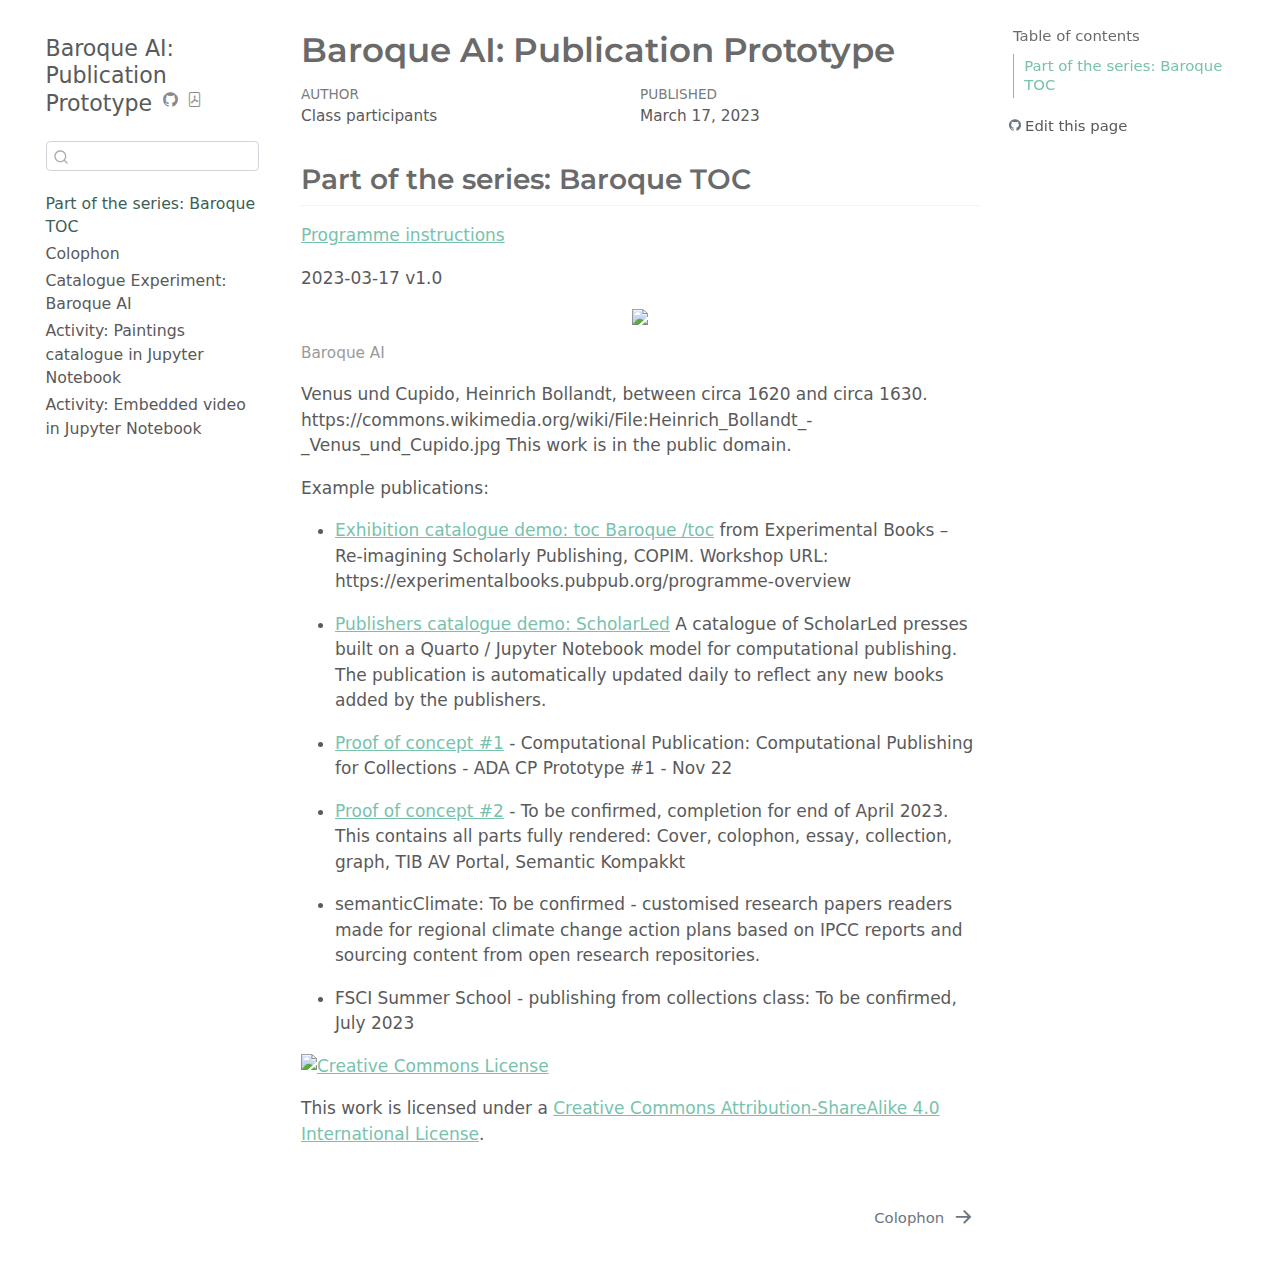
==== docs/index.html @ 5bfa8f68 "Update + Den Haag Query" ====
<!DOCTYPE html>
<html xmlns="http://www.w3.org/1999/xhtml" lang="en" xml:lang="en"><head>

<meta charset="utf-8">
<meta name="generator" content="quarto-1.3.287">

<meta name="viewport" content="width=device-width, initial-scale=1.0, user-scalable=yes">

<meta name="author" content="Class participants">
<meta name="dcterms.date" content="2023-03-17">

<title>Baroque AI: Publication Prototype</title>
<style>
code{white-space: pre-wrap;}
span.smallcaps{font-variant: small-caps;}
div.columns{display: flex; gap: min(4vw, 1.5em);}
div.column{flex: auto; overflow-x: auto;}
div.hanging-indent{margin-left: 1.5em; text-indent: -1.5em;}
ul.task-list{list-style: none;}
ul.task-list li input[type="checkbox"] {
  width: 0.8em;
  margin: 0 0.8em 0.2em -1em; /* quarto-specific, see https://github.com/quarto-dev/quarto-cli/issues/4556 */ 
  vertical-align: middle;
}
</style>


<script src="site_libs/quarto-nav/quarto-nav.js"></script>
<script src="site_libs/quarto-nav/headroom.min.js"></script>
<script src="site_libs/clipboard/clipboard.min.js"></script>
<script src="site_libs/quarto-search/autocomplete.umd.js"></script>
<script src="site_libs/quarto-search/fuse.min.js"></script>
<script src="site_libs/quarto-search/quarto-search.js"></script>
<meta name="quarto:offset" content="./">
<link href="./colophon.html" rel="next">
<script src="site_libs/quarto-html/quarto.js"></script>
<script src="site_libs/quarto-html/popper.min.js"></script>
<script src="site_libs/quarto-html/tippy.umd.min.js"></script>
<script src="site_libs/quarto-html/anchor.min.js"></script>
<link href="site_libs/quarto-html/tippy.css" rel="stylesheet">
<link href="site_libs/quarto-html/quarto-syntax-highlighting.css" rel="stylesheet" id="quarto-text-highlighting-styles">
<script src="site_libs/bootstrap/bootstrap.min.js"></script>
<link href="site_libs/bootstrap/bootstrap-icons.css" rel="stylesheet">
<link href="site_libs/bootstrap/bootstrap.min.css" rel="stylesheet" id="quarto-bootstrap" data-mode="light">
<script id="quarto-search-options" type="application/json">{
  "location": "sidebar",
  "copy-button": false,
  "collapse-after": 3,
  "panel-placement": "start",
  "type": "textbox",
  "limit": 20,
  "language": {
    "search-no-results-text": "No results",
    "search-matching-documents-text": "matching documents",
    "search-copy-link-title": "Copy link to search",
    "search-hide-matches-text": "Hide additional matches",
    "search-more-match-text": "more match in this document",
    "search-more-matches-text": "more matches in this document",
    "search-clear-button-title": "Clear",
    "search-detached-cancel-button-title": "Cancel",
    "search-submit-button-title": "Submit"
  }
}</script>
<script async="" src="https://hypothes.is/embed.js"></script>


</head>

<body class="nav-sidebar floating">

<div id="quarto-search-results"></div>
  <header id="quarto-header" class="headroom fixed-top">
  <nav class="quarto-secondary-nav">
    <div class="container-fluid d-flex">
      <button type="button" class="quarto-btn-toggle btn" data-bs-toggle="collapse" data-bs-target="#quarto-sidebar,#quarto-sidebar-glass" aria-controls="quarto-sidebar" aria-expanded="false" aria-label="Toggle sidebar navigation" onclick="if (window.quartoToggleHeadroom) { window.quartoToggleHeadroom(); }">
        <i class="bi bi-layout-text-sidebar-reverse"></i>
      </button>
      <nav class="quarto-page-breadcrumbs" aria-label="breadcrumb"><ol class="breadcrumb"><li class="breadcrumb-item"><a href="./index.html"><span class="chapter-number">1</span>&nbsp; <span class="chapter-title">Part of the series: Baroque TOC</span></a></li></ol></nav>
      <a class="flex-grow-1" role="button" data-bs-toggle="collapse" data-bs-target="#quarto-sidebar,#quarto-sidebar-glass" aria-controls="quarto-sidebar" aria-expanded="false" aria-label="Toggle sidebar navigation" onclick="if (window.quartoToggleHeadroom) { window.quartoToggleHeadroom(); }">      
      </a>
      <button type="button" class="btn quarto-search-button" aria-label="Search" onclick="window.quartoOpenSearch();">
        <i class="bi bi-search"></i>
      </button>
    </div>
  </nav>
</header>
<!-- content -->
<div id="quarto-content" class="quarto-container page-columns page-rows-contents page-layout-article">
<!-- sidebar -->
  <nav id="quarto-sidebar" class="sidebar collapse collapse-horizontal sidebar-navigation floating overflow-auto">
    <div class="pt-lg-2 mt-2 text-left sidebar-header">
    <div class="sidebar-title mb-0 py-0">
      <a href="./">Baroque AI: Publication Prototype</a> 
        <div class="sidebar-tools-main">
    <a href="https://github.com/NFDI4Culture/catalogue-003" title="Source Code" class="quarto-navigation-tool px-1" aria-label="Source Code"><i class="bi bi-github"></i></a>
    <a href="./Baroque-AI--Publication-Prototype.pdf" title="Download PDF" class="quarto-navigation-tool px-1" aria-label="Download PDF"><i class="bi bi-file-pdf"></i></a>
</div>
    </div>
      </div>
        <div class="mt-2 flex-shrink-0 align-items-center">
        <div class="sidebar-search">
        <div id="quarto-search" class="" title="Search"></div>
        </div>
        </div>
    <div class="sidebar-menu-container"> 
    <ul class="list-unstyled mt-1">
        <li class="sidebar-item">
  <div class="sidebar-item-container"> 
  <a href="./index.html" class="sidebar-item-text sidebar-link active"><span class="chapter-title">Part of the series: Baroque TOC</span></a>
  </div>
</li>
        <li class="sidebar-item">
  <div class="sidebar-item-container"> 
  <a href="./colophon.html" class="sidebar-item-text sidebar-link"><span class="chapter-title">Colophon</span></a>
  </div>
</li>
        <li class="sidebar-item">
  <div class="sidebar-item-container"> 
  <a href="./collection003.html" class="sidebar-item-text sidebar-link"><span class="chapter-title">Catalogue Experiment: Baroque AI</span></a>
  </div>
</li>
        <li class="sidebar-item">
  <div class="sidebar-item-container"> 
  <a href="./paintings.html" class="sidebar-item-text sidebar-link"><span class="chapter-title">Activity: Paintings catalogue in Jupyter Notebook</span></a>
  </div>
</li>
        <li class="sidebar-item">
  <div class="sidebar-item-container"> 
  <a href="./video.html" class="sidebar-item-text sidebar-link"><span class="chapter-title">Activity: Embedded video in Jupyter Notebook</span></a>
  </div>
</li>
    </ul>
    </div>
</nav>
<div id="quarto-sidebar-glass" data-bs-toggle="collapse" data-bs-target="#quarto-sidebar,#quarto-sidebar-glass"></div>
<!-- margin-sidebar -->
    <div id="quarto-margin-sidebar" class="sidebar margin-sidebar">
        <nav id="TOC" role="doc-toc" class="toc-active">
    <h2 id="toc-title">Table of contents</h2>
   
  <ul>
  <li><a href="#part-of-the-series-baroque-toc" id="toc-part-of-the-series-baroque-toc" class="nav-link active" data-scroll-target="#part-of-the-series-baroque-toc">Part of the series: Baroque TOC</a></li>
  </ul>
<div class="toc-actions"><div><i class="bi bi-github"></i></div><div class="action-links"><p><a href="https://github.com/NFDI4Culture/catalogue-003/edit/main/index.qmd" class="toc-action">Edit this page</a></p></div></div></nav>
    </div>
<!-- main -->
<main class="content" id="quarto-document-content">

<header id="title-block-header" class="quarto-title-block default">
<div class="quarto-title">
<h1 class="title">Baroque AI: Publication Prototype</h1>
</div>



<div class="quarto-title-meta">

    <div>
    <div class="quarto-title-meta-heading">Author</div>
    <div class="quarto-title-meta-contents">
             <p>Class participants </p>
          </div>
  </div>
    
    <div>
    <div class="quarto-title-meta-heading">Published</div>
    <div class="quarto-title-meta-contents">
      <p class="date">March 17, 2023</p>
    </div>
  </div>
  
    
  </div>
  

</header>

<section id="part-of-the-series-baroque-toc" class="level2">
<h2 class="anchored" data-anchor-id="part-of-the-series-baroque-toc">Part of the series: Baroque TOC</h2>
<p><a href="https://nfdi4culture.github.io/class-ADA-CP-pipeline/">Programme instructions</a></p>
<p>2023-03-17 v1.0</p>
<div class="quarto-figure quarto-figure-center">
<figure class="figure">
<p><img src="6780765/Cupido.jpg" class="quarto-discovered-preview-image img-fluid figure-img"></p>
<p></p><figcaption class="figure-caption">Baroque AI</figcaption><p></p>
</figure>
</div>
<p>Venus und Cupido, Heinrich Bollandt, between circa 1620 and circa 1630. https://commons.wikimedia.org/wiki/File:Heinrich_Bollandt_-_Venus_und_Cupido.jpg This work is in the public domain.</p>
<p>Example publications:</p>
<ul>
<li><p><a href="https://nfdi4culture.github.io/experimental-books-workshop/">Exhibition catalogue demo: toc Baroque /toc</a> from Experimental Books – Re-imagining Scholarly Publishing, COPIM. Workshop URL: https://experimentalbooks.pubpub.org/programme-overview</p></li>
<li><p><a href="https://simonxix.github.io/scholarled_catalogue/">Publishers catalogue demo: ScholarLed</a> A catalogue of ScholarLed presses built on a Quarto / Jupyter Notebook model for computational publishing. The publication is automatically updated daily to reflect any new books added by the publishers.</p></li>
<li><p><a href="https://nfdi4culture.github.io/cp4c/">Proof of concept #1</a> - Computational Publication: Computational Publishing for Collections - ADA CP Prototype #1 - Nov 22</p></li>
<li><p><a href="https://nfdi4culture.github.io/art_catalogue_test/">Proof of concept #2</a> - To be confirmed, completion for end of April 2023. This contains all parts fully rendered: Cover, colophon, essay, collection, graph, TIB AV Portal, Semantic Kompakkt</p></li>
<li><p>semanticClimate: To be confirmed - customised research papers readers made for regional climate change action plans based on IPCC reports and sourcing content from open research repositories.</p></li>
<li><p>FSCI Summer School - publishing from collections class: To be confirmed, July 2023</p></li>
</ul>
<p><a rel="license" href="http://creativecommons.org/licenses/by-sa/4.0/"><img alt="Creative Commons License" style="border-width:0" src="https://i.creativecommons.org/l/by-sa/4.0/88x31.png"></a></p>
<p>This work is licensed under a <a rel="license" href="http://creativecommons.org/licenses/by-sa/4.0/">Creative Commons Attribution-ShareAlike 4.0 International License</a>.</p>


</section>

</main> <!-- /main -->
<script id="quarto-html-after-body" type="application/javascript">
window.document.addEventListener("DOMContentLoaded", function (event) {
  const toggleBodyColorMode = (bsSheetEl) => {
    const mode = bsSheetEl.getAttribute("data-mode");
    const bodyEl = window.document.querySelector("body");
    if (mode === "dark") {
      bodyEl.classList.add("quarto-dark");
      bodyEl.classList.remove("quarto-light");
    } else {
      bodyEl.classList.add("quarto-light");
      bodyEl.classList.remove("quarto-dark");
    }
  }
  const toggleBodyColorPrimary = () => {
    const bsSheetEl = window.document.querySelector("link#quarto-bootstrap");
    if (bsSheetEl) {
      toggleBodyColorMode(bsSheetEl);
    }
  }
  toggleBodyColorPrimary();  
  const icon = "";
  const anchorJS = new window.AnchorJS();
  anchorJS.options = {
    placement: 'right',
    icon: icon
  };
  anchorJS.add('.anchored');
  const isCodeAnnotation = (el) => {
    for (const clz of el.classList) {
      if (clz.startsWith('code-annotation-')) {                     
        return true;
      }
    }
    return false;
  }
  const clipboard = new window.ClipboardJS('.code-copy-button', {
    text: function(trigger) {
      const codeEl = trigger.previousElementSibling.cloneNode(true);
      for (const childEl of codeEl.children) {
        if (isCodeAnnotation(childEl)) {
          childEl.remove();
        }
      }
      return codeEl.innerText;
    }
  });
  clipboard.on('success', function(e) {
    // button target
    const button = e.trigger;
    // don't keep focus
    button.blur();
    // flash "checked"
    button.classList.add('code-copy-button-checked');
    var currentTitle = button.getAttribute("title");
    button.setAttribute("title", "Copied!");
    let tooltip;
    if (window.bootstrap) {
      button.setAttribute("data-bs-toggle", "tooltip");
      button.setAttribute("data-bs-placement", "left");
      button.setAttribute("data-bs-title", "Copied!");
      tooltip = new bootstrap.Tooltip(button, 
        { trigger: "manual", 
          customClass: "code-copy-button-tooltip",
          offset: [0, -8]});
      tooltip.show();    
    }
    setTimeout(function() {
      if (tooltip) {
        tooltip.hide();
        button.removeAttribute("data-bs-title");
        button.removeAttribute("data-bs-toggle");
        button.removeAttribute("data-bs-placement");
      }
      button.setAttribute("title", currentTitle);
      button.classList.remove('code-copy-button-checked');
    }, 1000);
    // clear code selection
    e.clearSelection();
  });
  function tippyHover(el, contentFn) {
    const config = {
      allowHTML: true,
      content: contentFn,
      maxWidth: 500,
      delay: 100,
      arrow: false,
      appendTo: function(el) {
          return el.parentElement;
      },
      interactive: true,
      interactiveBorder: 10,
      theme: 'quarto',
      placement: 'bottom-start'
    };
    window.tippy(el, config); 
  }
  const noterefs = window.document.querySelectorAll('a[role="doc-noteref"]');
  for (var i=0; i<noterefs.length; i++) {
    const ref = noterefs[i];
    tippyHover(ref, function() {
      // use id or data attribute instead here
      let href = ref.getAttribute('data-footnote-href') || ref.getAttribute('href');
      try { href = new URL(href).hash; } catch {}
      const id = href.replace(/^#\/?/, "");
      const note = window.document.getElementById(id);
      return note.innerHTML;
    });
  }
      let selectedAnnoteEl;
      const selectorForAnnotation = ( cell, annotation) => {
        let cellAttr = 'data-code-cell="' + cell + '"';
        let lineAttr = 'data-code-annotation="' +  annotation + '"';
        const selector = 'span[' + cellAttr + '][' + lineAttr + ']';
        return selector;
      }
      const selectCodeLines = (annoteEl) => {
        const doc = window.document;
        const targetCell = annoteEl.getAttribute("data-target-cell");
        const targetAnnotation = annoteEl.getAttribute("data-target-annotation");
        const annoteSpan = window.document.querySelector(selectorForAnnotation(targetCell, targetAnnotation));
        const lines = annoteSpan.getAttribute("data-code-lines").split(",");
        const lineIds = lines.map((line) => {
          return targetCell + "-" + line;
        })
        let top = null;
        let height = null;
        let parent = null;
        if (lineIds.length > 0) {
            //compute the position of the single el (top and bottom and make a div)
            const el = window.document.getElementById(lineIds[0]);
            top = el.offsetTop;
            height = el.offsetHeight;
            parent = el.parentElement.parentElement;
          if (lineIds.length > 1) {
            const lastEl = window.document.getElementById(lineIds[lineIds.length - 1]);
            const bottom = lastEl.offsetTop + lastEl.offsetHeight;
            height = bottom - top;
          }
          if (top !== null && height !== null && parent !== null) {
            // cook up a div (if necessary) and position it 
            let div = window.document.getElementById("code-annotation-line-highlight");
            if (div === null) {
              div = window.document.createElement("div");
              div.setAttribute("id", "code-annotation-line-highlight");
              div.style.position = 'absolute';
              parent.appendChild(div);
            }
            div.style.top = top - 2 + "px";
            div.style.height = height + 4 + "px";
            let gutterDiv = window.document.getElementById("code-annotation-line-highlight-gutter");
            if (gutterDiv === null) {
              gutterDiv = window.document.createElement("div");
              gutterDiv.setAttribute("id", "code-annotation-line-highlight-gutter");
              gutterDiv.style.position = 'absolute';
              const codeCell = window.document.getElementById(targetCell);
              const gutter = codeCell.querySelector('.code-annotation-gutter');
              gutter.appendChild(gutterDiv);
            }
            gutterDiv.style.top = top - 2 + "px";
            gutterDiv.style.height = height + 4 + "px";
          }
          selectedAnnoteEl = annoteEl;
        }
      };
      const unselectCodeLines = () => {
        const elementsIds = ["code-annotation-line-highlight", "code-annotation-line-highlight-gutter"];
        elementsIds.forEach((elId) => {
          const div = window.document.getElementById(elId);
          if (div) {
            div.remove();
          }
        });
        selectedAnnoteEl = undefined;
      };
      // Attach click handler to the DT
      const annoteDls = window.document.querySelectorAll('dt[data-target-cell]');
      for (const annoteDlNode of annoteDls) {
        annoteDlNode.addEventListener('click', (event) => {
          const clickedEl = event.target;
          if (clickedEl !== selectedAnnoteEl) {
            unselectCodeLines();
            const activeEl = window.document.querySelector('dt[data-target-cell].code-annotation-active');
            if (activeEl) {
              activeEl.classList.remove('code-annotation-active');
            }
            selectCodeLines(clickedEl);
            clickedEl.classList.add('code-annotation-active');
          } else {
            // Unselect the line
            unselectCodeLines();
            clickedEl.classList.remove('code-annotation-active');
          }
        });
      }
  const findCites = (el) => {
    const parentEl = el.parentElement;
    if (parentEl) {
      const cites = parentEl.dataset.cites;
      if (cites) {
        return {
          el,
          cites: cites.split(' ')
        };
      } else {
        return findCites(el.parentElement)
      }
    } else {
      return undefined;
    }
  };
  var bibliorefs = window.document.querySelectorAll('a[role="doc-biblioref"]');
  for (var i=0; i<bibliorefs.length; i++) {
    const ref = bibliorefs[i];
    const citeInfo = findCites(ref);
    if (citeInfo) {
      tippyHover(citeInfo.el, function() {
        var popup = window.document.createElement('div');
        citeInfo.cites.forEach(function(cite) {
          var citeDiv = window.document.createElement('div');
          citeDiv.classList.add('hanging-indent');
          citeDiv.classList.add('csl-entry');
          var biblioDiv = window.document.getElementById('ref-' + cite);
          if (biblioDiv) {
            citeDiv.innerHTML = biblioDiv.innerHTML;
          }
          popup.appendChild(citeDiv);
        });
        return popup.innerHTML;
      });
    }
  }
});
</script>
<nav class="page-navigation">
  <div class="nav-page nav-page-previous">
  </div>
  <div class="nav-page nav-page-next">
      <a href="./colophon.html" class="pagination-link">
        <span class="nav-page-text"><span class="chapter-title">Colophon</span></span> <i class="bi bi-arrow-right-short"></i>
      </a>
  </div>
</nav>
</div> <!-- /content -->



</body></html>
---- docs/site_libs/quarto-html/quarto-syntax-highlighting.css ----
/* quarto syntax highlight colors */
:root {
  --quarto-hl-ot-color: #003B4F;
  --quarto-hl-at-color: #657422;
  --quarto-hl-ss-color: #20794D;
  --quarto-hl-an-color: #5E5E5E;
  --quarto-hl-fu-color: #4758AB;
  --quarto-hl-st-color: #20794D;
  --quarto-hl-cf-color: #003B4F;
  --quarto-hl-op-color: #5E5E5E;
  --quarto-hl-er-color: #AD0000;
  --quarto-hl-bn-color: #AD0000;
  --quarto-hl-al-color: #AD0000;
  --quarto-hl-va-color: #111111;
  --quarto-hl-bu-color: inherit;
  --quarto-hl-ex-color: inherit;
  --quarto-hl-pp-color: #AD0000;
  --quarto-hl-in-color: #5E5E5E;
  --quarto-hl-vs-color: #20794D;
  --quarto-hl-wa-color: #5E5E5E;
  --quarto-hl-do-color: #5E5E5E;
  --quarto-hl-im-color: #00769E;
  --quarto-hl-ch-color: #20794D;
  --quarto-hl-dt-color: #AD0000;
  --quarto-hl-fl-color: #AD0000;
  --quarto-hl-co-color: #5E5E5E;
  --quarto-hl-cv-color: #5E5E5E;
  --quarto-hl-cn-color: #8f5902;
  --quarto-hl-sc-color: #5E5E5E;
  --quarto-hl-dv-color: #AD0000;
  --quarto-hl-kw-color: #003B4F;
}

/* other quarto variables */
:root {
  --quarto-font-monospace: SFMono-Regular, Menlo, Monaco, Consolas, "Liberation Mono", "Courier New", monospace;
}

pre > code.sourceCode > span {
  color: #003B4F;
}

code span {
  color: #003B4F;
}

code.sourceCode > span {
  color: #003B4F;
}

div.sourceCode,
div.sourceCode pre.sourceCode {
  color: #003B4F;
}

code span.ot {
  color: #003B4F;
  font-style: inherit;
}

code span.at {
  color: #657422;
  font-style: inherit;
}

code span.ss {
  color: #20794D;
  font-style: inherit;
}

code span.an {
  color: #5E5E5E;
  font-style: inherit;
}

code span.fu {
  color: #4758AB;
  font-style: inherit;
}

code span.st {
  color: #20794D;
  font-style: inherit;
}

code span.cf {
  color: #003B4F;
  font-style: inherit;
}

code span.op {
  color: #5E5E5E;
  font-style: inherit;
}

code span.er {
  color: #AD0000;
  font-style: inherit;
}

code span.bn {
  color: #AD0000;
  font-style: inherit;
}

code span.al {
  color: #AD0000;
  font-style: inherit;
}

code span.va {
  color: #111111;
  font-style: inherit;
}

code span.bu {
  font-style: inherit;
}

code span.ex {
  font-style: inherit;
}

code span.pp {
  color: #AD0000;
  font-style: inherit;
}

code span.in {
  color: #5E5E5E;
  font-style: inherit;
}

code span.vs {
  color: #20794D;
  font-style: inherit;
}

code span.wa {
  color: #5E5E5E;
  font-style: italic;
}

code span.do {
  color: #5E5E5E;
  font-style: italic;
}

code span.im {
  color: #00769E;
  font-style: inherit;
}

code span.ch {
  color: #20794D;
  font-style: inherit;
}

code span.dt {
  color: #AD0000;
  font-style: inherit;
}

code span.fl {
  color: #AD0000;
  font-style: inherit;
}

code span.co {
  color: #5E5E5E;
  font-style: inherit;
}

code span.cv {
  color: #5E5E5E;
  font-style: italic;
}

code span.cn {
  color: #8f5902;
  font-style: inherit;
}

code span.sc {
  color: #5E5E5E;
  font-style: inherit;
}

code span.dv {
  color: #AD0000;
  font-style: inherit;
}

code span.kw {
  color: #003B4F;
  font-style: inherit;
}

.prevent-inlining {
  content: "</";
}

/*# sourceMappingURL=debc5d5d77c3f9108843748ff7464032.css.map */
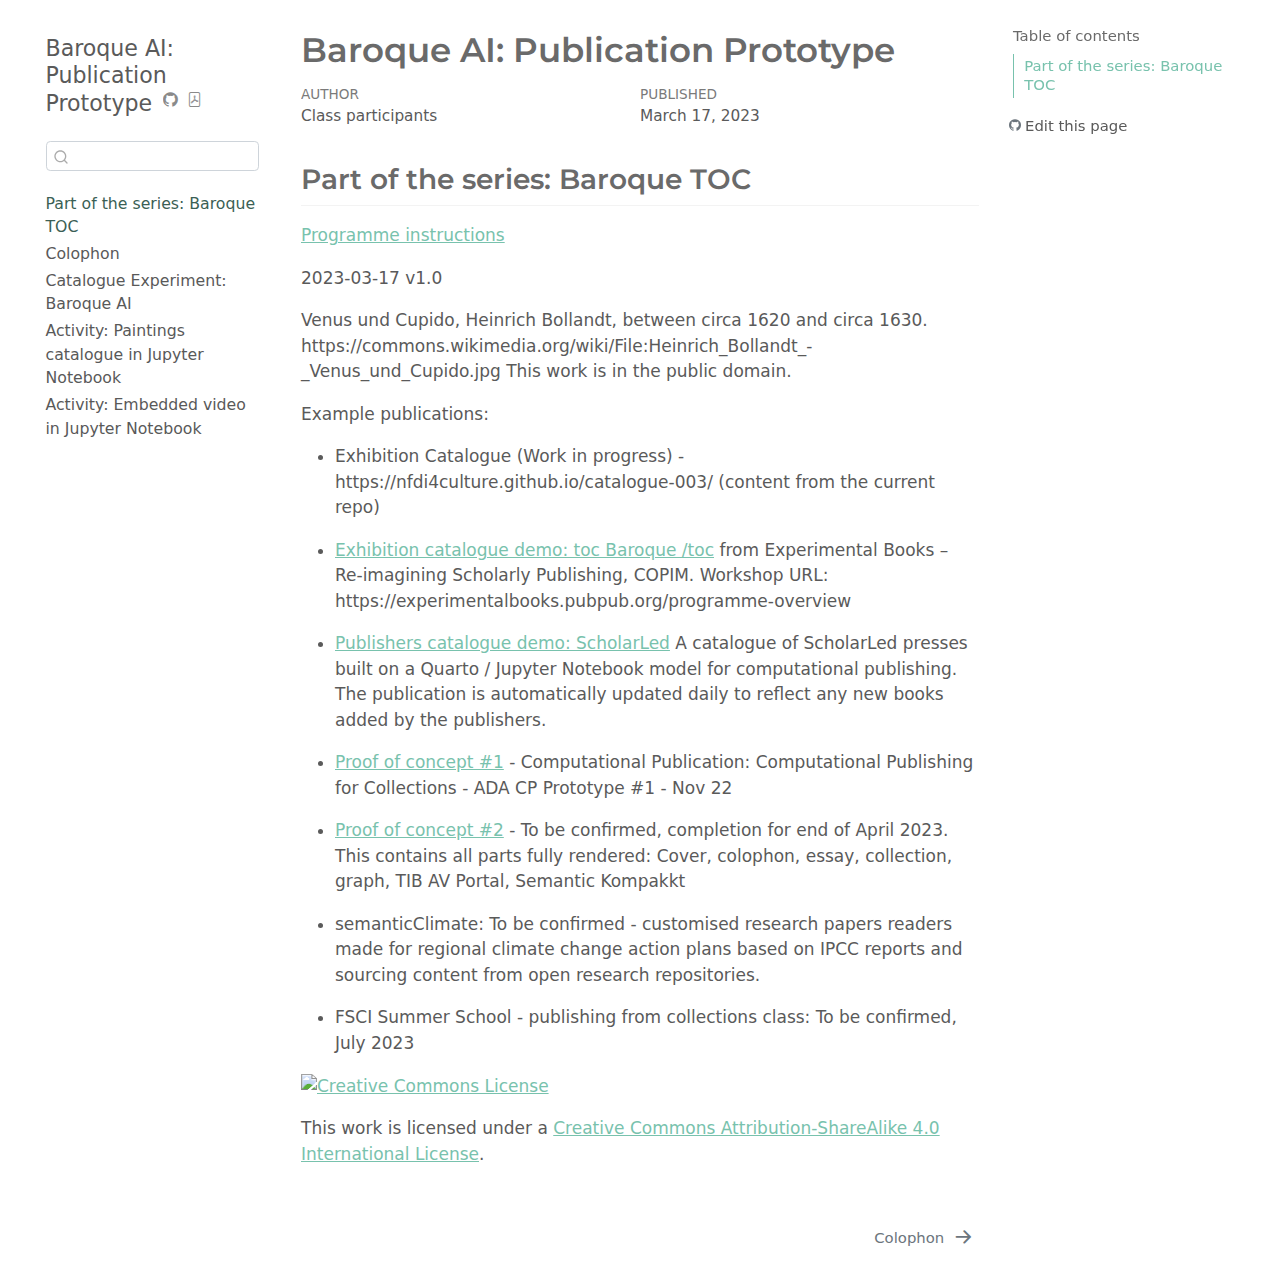
==== commit 5cb9f7d5: "Merge branch 'main' of https://github.com/Marcel-Kro/catalogue-003" ====
--- a/docs/index.html
+++ b/docs/index.html
@@ -92,7 +92,7 @@
     <div class="sidebar-title mb-0 py-0">
       <a href="./">Baroque AI: Publication Prototype</a> 
         <div class="sidebar-tools-main">
-    <a href="https://github.com/NFDI4Culture/catalogue-003" title="Source Code" class="quarto-navigation-tool px-1" aria-label="Source Code"><i class="bi bi-github"></i></a>
+    <a href="https://github.com/Marcel-Kro/catalogue-003" title="Source Code" class="quarto-navigation-tool px-1" aria-label="Source Code"><i class="bi bi-github"></i></a>
     <a href="./Baroque-AI--Publication-Prototype.pdf" title="Download PDF" class="quarto-navigation-tool px-1" aria-label="Download PDF"><i class="bi bi-file-pdf"></i></a>
 </div>
     </div>
@@ -141,7 +141,7 @@
   <ul>
   <li><a href="#part-of-the-series-baroque-toc" id="toc-part-of-the-series-baroque-toc" class="nav-link active" data-scroll-target="#part-of-the-series-baroque-toc">Part of the series: Baroque TOC</a></li>
   </ul>
-<div class="toc-actions"><div><i class="bi bi-github"></i></div><div class="action-links"><p><a href="https://github.com/NFDI4Culture/catalogue-003/edit/main/index.qmd" class="toc-action">Edit this page</a></p></div></div></nav>
+<div class="toc-actions"><div><i class="bi bi-github"></i></div><div class="action-links"><p><a href="https://github.com/Marcel-Kro/catalogue-003/edit/main/index.qmd" class="toc-action">Edit this page</a></p></div></div></nav>
     </div>
 <!-- main -->
 <main class="content" id="quarto-document-content">
@@ -179,15 +179,10 @@
 <h2 class="anchored" data-anchor-id="part-of-the-series-baroque-toc">Part of the series: Baroque TOC</h2>
 <p><a href="https://nfdi4culture.github.io/class-ADA-CP-pipeline/">Programme instructions</a></p>
 <p>2023-03-17 v1.0</p>
-<div class="quarto-figure quarto-figure-center">
-<figure class="figure">
-<p><img src="6780765/Cupido.jpg" class="quarto-discovered-preview-image img-fluid figure-img"></p>
-<p></p><figcaption class="figure-caption">Baroque AI</figcaption><p></p>
-</figure>
-</div>
 <p>Venus und Cupido, Heinrich Bollandt, between circa 1620 and circa 1630. https://commons.wikimedia.org/wiki/File:Heinrich_Bollandt_-_Venus_und_Cupido.jpg This work is in the public domain.</p>
 <p>Example publications:</p>
 <ul>
+<li><p>Exhibition Catalogue (Work in progress) - https://nfdi4culture.github.io/catalogue-003/ (content from the current repo)</p></li>
 <li><p><a href="https://nfdi4culture.github.io/experimental-books-workshop/">Exhibition catalogue demo: toc Baroque /toc</a> from Experimental Books – Re-imagining Scholarly Publishing, COPIM. Workshop URL: https://experimentalbooks.pubpub.org/programme-overview</p></li>
 <li><p><a href="https://simonxix.github.io/scholarled_catalogue/">Publishers catalogue demo: ScholarLed</a> A catalogue of ScholarLed presses built on a Quarto / Jupyter Notebook model for computational publishing. The publication is automatically updated daily to reflect any new books added by the publishers.</p></li>
 <li><p><a href="https://nfdi4culture.github.io/cp4c/">Proof of concept #1</a> - Computational Publication: Computational Publishing for Collections - ADA CP Prototype #1 - Nov 22</p></li>
